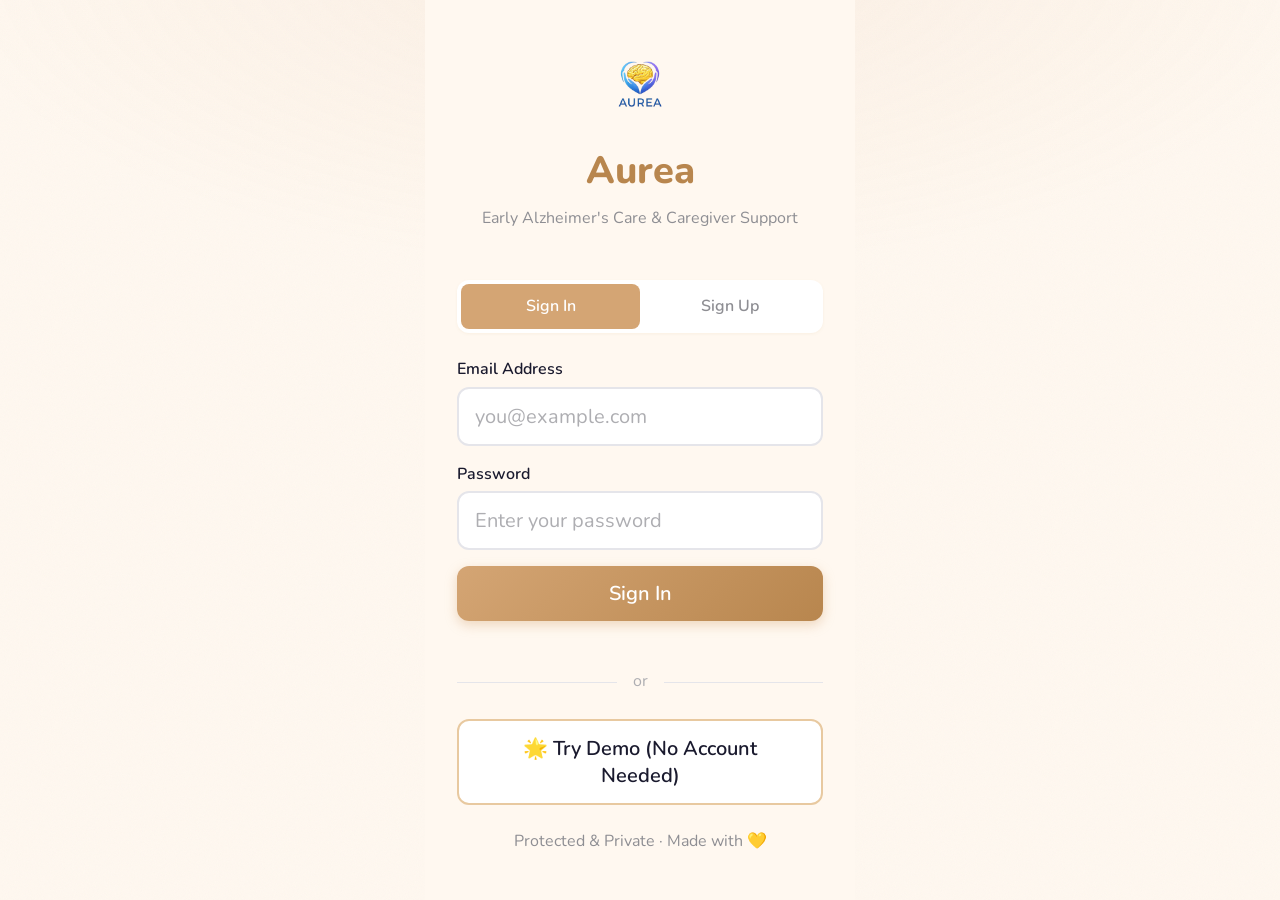
==== index.html @ f06dc008 "v0.1" ====
<!doctype html>
<html lang="en">
  <head>
    <meta charset="UTF-8" />
    <meta
      name="viewport"
      content="width=device-width, initial-scale=1.0, user-scalable=no"
    />
    <meta name="theme-color" content="#D4A574" />
    <title>Aurea — Welcome</title>
    <link rel="preconnect" href="https://fonts.googleapis.com" />
    <link
      href="https://fonts.googleapis.com/css2?family=Lora:wght@500;600;700&family=Nunito:wght@400;600;700;800&display=swap"
      rel="stylesheet"
    />
    <link rel="stylesheet" href="assets/css/style.css" />
    <link rel="stylesheet" href="assets/css/components.css" />
    <link rel="manifest" href="/manifest.json" />
    <link rel="icon" type="image/png" href="/assets/icons/aurea.png" />
    <link rel="apple-touch-icon" href="/assets/icons/aurea.png" />
    <style>
      .auth-page {
        min-height: 100vh;
        display: flex;
        flex-direction: column;
        justify-content: center;
        padding: var(--space-xl);
      }
      .auth-logo {
        text-align: center;
        margin-bottom: var(--space-2xl);
      }
      .auth-logo .logo-icon {
        font-size: 64px;
        margin-bottom: var(--space-md);
        display: block;
      }
      .auth-logo h1 {
        font-size: var(--font-size-3xl);
        font-weight: 800;
        color: var(--color-primary-dark);
        margin-bottom: var(--space-xs);
      }
      .auth-logo p {
        color: var(--color-text-secondary);
        font-size: var(--font-size-sm);
      }
      .auth-form {
        margin-bottom: var(--space-lg);
      }
      .auth-divider {
        display: flex;
        align-items: center;
        gap: var(--space-md);
        margin: var(--space-lg) 0;
        color: var(--color-text-tertiary);
        font-size: var(--font-size-sm);
      }
      .auth-divider::before,
      .auth-divider::after {
        content: "";
        flex: 1;
        height: 1px;
        background: #e5e5ea;
      }
      .auth-footer {
        text-align: center;
        font-size: var(--font-size-sm);
        color: var(--color-text-secondary);
      }
      .auth-footer a {
        color: var(--color-primary-dark);
        font-weight: 600;
      }
      .role-selector {
        display: flex;
        gap: var(--space-md);
        margin-bottom: var(--space-lg);
      }
      .role-card {
        flex: 1;
        padding: var(--space-lg);
        background: var(--color-bg-card);
        border: 2px solid #e5e5ea;
        border-radius: var(--radius-lg);
        text-align: center;
        cursor: pointer;
        transition: all var(--transition-base);
      }
      .role-card.selected {
        border-color: var(--color-primary);
        background: var(--color-primary-bg);
      }
      .role-card:hover:not(.selected) {
        border-color: var(--color-primary-light);
      }
      .role-card .role-emoji {
        font-size: 36px;
        display: block;
        margin-bottom: var(--space-sm);
      }
      .role-card .role-name {
        font-size: var(--font-size-sm);
        font-weight: 700;
        color: var(--color-text-primary);
      }
      .role-card .role-desc {
        font-size: var(--font-size-xs);
        color: var(--color-text-secondary);
        margin-top: 4px;
      }
      .error-message {
        background: rgba(255, 118, 117, 0.1);
        color: var(--color-danger);
        padding: var(--space-sm) var(--space-md);
        border-radius: var(--radius-sm);
        font-size: var(--font-size-sm);
        margin-bottom: var(--space-md);
        display: none;
      }
      .error-message.show {
        display: block;
      }
      .auth-tabs {
        display: flex;
        background: var(--color-bg-card);
        border-radius: var(--radius-md);
        padding: 4px;
        margin-bottom: var(--space-lg);
        box-shadow: var(--shadow-sm);
      }
      .auth-tab {
        flex: 1;
        padding: 10px;
        text-align: center;
        font-size: var(--font-size-sm);
        font-weight: 600;
        color: var(--color-text-secondary);
        border-radius: var(--radius-sm);
        cursor: pointer;
        transition: all var(--transition-base);
      }
      .auth-tab.active {
        background: var(--color-primary);
        color: white;
      }
    </style>
  </head>
  <body>
    <div class="app-container">
      <div class="auth-page">
        <!-- Logo -->
        <div class="auth-logo">
          <img
            src="/assets/icons/aurea.png"
            alt="Aurea Logo"
            style="
              width: 80px;
              height: 80px;
              margin: 0 auto var(--space-md);
              display: block;
              border-radius: 20px;
            "
          />
          <h1>Aurea</h1>
          <p>Early Alzheimer's Care & Caregiver Support</p>
        </div>

        <!-- Auth Tabs -->
        <div class="auth-tabs">
          <div
            class="auth-tab active"
            onclick="switchAuthTab('login')"
            id="tabLogin"
          >
            Sign In
          </div>
          <div
            class="auth-tab"
            onclick="switchAuthTab('signup')"
            id="tabSignup"
          >
            Sign Up
          </div>
        </div>

        <!-- Error Message -->
        <div class="error-message" id="authError"></div>

        <!-- LOGIN FORM -->
        <form class="auth-form" id="loginForm" onsubmit="handleLogin(event)">
          <div class="input-group">
            <label for="loginEmail">Email Address</label>
            <input
              type="email"
              id="loginEmail"
              class="input-field"
              placeholder="you@example.com"
              required
            />
          </div>
          <div class="input-group">
            <label for="loginPassword">Password</label>
            <input
              type="password"
              id="loginPassword"
              class="input-field"
              placeholder="Enter your password"
              required
            />
          </div>
          <button type="submit" class="btn btn-primary btn-block" id="loginBtn">
            Sign In
          </button>
        </form>

        <!-- SIGNUP FORM -->
        <form
          class="auth-form hidden"
          id="signupForm"
          onsubmit="handleSignup(event)"
        >
          <div class="input-group">
            <label for="signupName">Full Name</label>
            <input
              type="text"
              id="signupName"
              class="input-field"
              placeholder="Your full name"
              required
            />
          </div>
          <div class="input-group">
            <label for="signupEmail">Email Address</label>
            <input
              type="email"
              id="signupEmail"
              class="input-field"
              placeholder="you@example.com"
              required
            />
          </div>
          <div class="input-group">
            <label for="signupPassword">Password</label>
            <input
              type="password"
              id="signupPassword"
              class="input-field"
              placeholder="Create a password (min 6 chars)"
              required
              minlength="6"
            />
          </div>

          <!-- Role Selection -->
          <div class="form-section">
            <div class="form-section-title" style="margin-bottom: 8px">
              I am a:
            </div>
            <div class="role-selector">
              <div
                class="role-card selected"
                onclick="selectRole('patient')"
                id="rolePatient"
              >
                <span class="role-emoji">🧓</span>
                <div class="role-name">Patient</div>
                <div class="role-desc">Memory care user</div>
              </div>
              <div
                class="role-card"
                onclick="selectRole('caregiver')"
                id="roleCaregiver"
              >
                <span class="role-emoji">👨‍⚕️</span>
                <div class="role-name">Caregiver</div>
                <div class="role-desc">Care provider</div>
              </div>
            </div>
          </div>

          <button
            type="submit"
            class="btn btn-primary btn-block"
            id="signupBtn"
          >
            Create Account
          </button>
        </form>

        <!-- Quick Demo Access -->
        <div class="auth-divider">or</div>
        <button class="btn btn-secondary btn-block" onclick="handleDemoLogin()">
          🌟 Try Demo (No Account Needed)
        </button>

        <div class="auth-footer mt-lg">
          <p>Protected & Private · Made with 💛</p>
        </div>
      </div>
    </div>

    <script src="assets/js/firebase-config.js"></script>
    <script src="assets/js/auth.js"></script>
    <script>
      if ("serviceWorker" in navigator) {
        navigator.serviceWorker.register("/sw.js").catch(() => {});
      }
    </script>
  </body>
</html>
---- assets/css/style.css ----
/* ============================================
   AUREA — Global Design System
   Alzheimer's Care & Caregiver Support App
   ============================================ */

/* --- Google Fonts Import --- */
@import url('https://fonts.googleapis.com/css2?family=Lora:wght@500;600;700&family=Nunito:wght@300;400;500;600;700;800&display=swap');

/* --- CSS Custom Properties (Design Tokens) --- */
:root {
  /* Primary Colors */
  --color-primary: #D4A574;
  --color-primary-light: #E8C9A0;
  --color-primary-dark: #B8864E;
  --color-primary-bg: #FFF8F0;

  /* Background */
  --color-bg: #FFF8F0;
  --color-bg-card: #FFFFFF;
  --color-bg-overlay: rgba(26, 26, 46, 0.5);

  /* Text */
  --color-text-primary: #1A1A2E;
  --color-text-secondary: #8E8E93;
  --color-text-tertiary: #AEAEB2;
  --color-text-inverse: #FFFFFF;

  /* Accents */
  --color-brain: #6C5CE7;
  --color-brain-bg: #EDE9FE;
  --color-heart: #E17055;
  --color-heart-bg: #FDEAE6;
  --color-plan: #00B894;
  --color-plan-bg: #D5F5ED;
  --color-photos: #FDCB6E;
  --color-photos-bg: #FFF9E6;

  /* Emotion Colors */
  --color-happy: #00B894;
  --color-sad: #74B9FF;
  --color-angry: #FF7675;
  --color-worried: #FDCB6E;
  --color-calm: #A29BFE;
  --color-confused: #FD79A8;
  --color-tired: #636E72;
  --color-loved: #E17055;

  /* Semantic */
  --color-success: #00B894;
  --color-warning: #FDCB6E;
  --color-danger: #FF7675;
  --color-info: #74B9FF;

  /* Aliases */
  --color-text: var(--color-text-primary);
  --color-bg-elevated: #F5F0EB;
  --color-border: #E5E5EA;
  --gradient-primary: linear-gradient(135deg, var(--color-primary), var(--color-primary-dark));

  /* Shadows — warm-tinted for golden atmosphere */
  --shadow-sm: 0 1px 3px rgba(184, 134, 78, 0.08);
  --shadow-md: 0 4px 14px rgba(184, 134, 78, 0.10);
  --shadow-lg: 0 8px 24px rgba(184, 134, 78, 0.14);
  --shadow-xl: 0 12px 40px rgba(184, 134, 78, 0.18);
  --shadow-glow: 0 0 24px rgba(212, 165, 116, 0.18);

  /* Border Radius */
  --radius-sm: 8px;
  --radius-md: 12px;
  --radius-lg: 16px;
  --radius-xl: 24px;
  --radius-full: 50%;

  /* Spacing */
  --space-xs: 4px;
  --space-sm: 8px;
  --space-md: 16px;
  --space-lg: 24px;
  --space-xl: 32px;
  --space-2xl: 48px;

  /* Typography */
  --font-family: 'Nunito', -apple-system, BlinkMacSystemFont, 'Segoe UI', sans-serif;
  --font-display: 'Lora', Georgia, 'Times New Roman', serif;
  --font-size-xs: 0.7rem;      /* 14px */
  --font-size-sm: 0.8rem;      /* 16px */
  --font-size-base: 1rem;      /* 20px */
  --font-size-lg: 1.1rem;      /* 22px */
  --font-size-xl: 1.3rem;      /* 26px */
  --font-size-2xl: 1.5rem;     /* 30px */
  --font-size-3xl: 1.9rem;     /* 38px */

  /* Transitions */
  --transition-fast: 150ms ease;
  --transition-base: 250ms ease;
  --transition-slow: 400ms ease;
  --transition-spring: 350ms cubic-bezier(0.34, 1.56, 0.64, 1);

  /* Z-index */
  --z-nav: 100;
  --z-modal: 200;
  --z-overlay: 150;
  --z-toast: 300;
}

/* --- Reset & Base --- */
*, *::before, *::after {
  box-sizing: border-box;
  margin: 0;
  padding: 0;
}

html {
  font-size: 20px;
  -webkit-text-size-adjust: 100%;
  scroll-behavior: smooth;
}

body {
  font-family: var(--font-family);
  font-size: var(--font-size-base);
  font-weight: 400;
  line-height: 1.6;
  color: var(--color-text-primary);
  background-color: var(--color-bg);
  min-height: 100vh;
  -webkit-font-smoothing: antialiased;
  -moz-osx-font-smoothing: grayscale;
  overflow-x: hidden;
}

/* Warm atmospheric background — subtle grain + radial glow */
body::before {
  content: '';
  position: fixed;
  inset: 0;
  pointer-events: none;
  z-index: 0;
  background:
    radial-gradient(ellipse 80% 50% at 50% -5%, rgba(212, 165, 116, 0.10) 0%, transparent 70%),
    url("data:image/svg+xml,%3Csvg viewBox='0 0 256 256' xmlns='http://www.w3.org/2000/svg'%3E%3Cfilter id='n'%3E%3CfeTurbulence type='fractalNoise' baseFrequency='0.85' numOctaves='4' stitchTiles='stitch'/%3E%3C/filter%3E%3Crect width='100%25' height='100%25' filter='url(%23n)' opacity='0.035'/%3E%3C/svg%3E");
  background-size: 100% 100%, 200px 200px;
}

a {
  color: var(--color-primary-dark);
  text-decoration: none;
  transition: color var(--transition-fast);
}

a:hover {
  color: var(--color-primary);
}

img {
  max-width: 100%;
  height: auto;
  display: block;
}

button {
  font-family: var(--font-family);
  cursor: pointer;
  border: none;
  outline: none;
  background: none;
  font-size: var(--font-size-base);
}

input, select, textarea {
  font-family: var(--font-family);
  font-size: var(--font-size-base);
  border: none;
  outline: none;
}

ul, ol {
  list-style: none;
}

/* --- App Shell --- */
.app-container {
  max-width: 430px;
  margin: 0 auto;
  min-height: 100vh;
  background: var(--color-bg);
  position: relative;
  overflow-x: hidden;
}

.page-content {
  padding: var(--space-md);
  padding-bottom: 100px; /* Space for bottom nav */
}

/* --- Typography Classes --- */
.text-eyebrow {
  font-size: var(--font-size-xs);
  font-weight: 700;
  text-transform: uppercase;
  letter-spacing: 1.5px;
  color: var(--color-text-secondary);
}

.text-h1 {
  font-family: var(--font-display);
  font-size: var(--font-size-3xl);
  font-weight: 700;
  line-height: 1.2;
  color: var(--color-text-primary);
}

.text-h2 {
  font-family: var(--font-display);
  font-size: var(--font-size-xl);
  font-weight: 600;
  line-height: 1.3;
  color: var(--color-text-primary);
}

.text-h3 {
  font-family: var(--font-display);
  font-size: var(--font-size-lg);
  font-weight: 600;
  line-height: 1.4;
}

.text-body {
  font-size: var(--font-size-base);
  font-weight: 400;
  color: var(--color-text-secondary);
}

.text-caption {
  font-size: var(--font-size-sm);
  font-weight: 400;
  color: var(--color-text-secondary);
}

.text-small {
  font-size: var(--font-size-xs);
  color: var(--color-text-tertiary);
}

/* --- Card Components --- */
.card {
  background: var(--color-bg-card);
  border-radius: var(--radius-lg);
  padding: var(--space-lg);
  box-shadow: var(--shadow-md);
  transition: transform var(--transition-base), box-shadow var(--transition-base);
}

.card:hover {
  transform: translateY(-2px);
  box-shadow: var(--shadow-lg), var(--shadow-glow);
}

.card-flat {
  background: var(--color-bg-card);
  border-radius: var(--radius-lg);
  padding: var(--space-lg);
}

/* --- Button Components --- */
.btn {
  display: inline-flex;
  align-items: center;
  justify-content: center;
  gap: var(--space-sm);
  padding: 14px 28px;
  border-radius: var(--radius-md);
  font-weight: 600;
  font-size: var(--font-size-base);
  transition: all var(--transition-base);
  min-height: 48px;
  min-width: 48px;
}

.btn-primary {
  background: linear-gradient(135deg, var(--color-primary), var(--color-primary-dark));
  color: var(--color-text-inverse);
  box-shadow: 0 4px 12px rgba(212, 165, 116, 0.4);
}

.btn-primary:hover {
  transform: translateY(-1px);
  box-shadow: 0 6px 16px rgba(212, 165, 116, 0.5);
}

.btn-primary:active {
  transform: translateY(0) scale(0.97);
}

.btn:active:not(.btn-primary) {
  transform: scale(0.97);
  transition-duration: 80ms;
}

.btn-secondary {
  background: var(--color-bg-card);
  color: var(--color-text-primary);
  border: 2px solid var(--color-primary-light);
}

.btn-secondary:hover {
  background: var(--color-primary-bg);
  border-color: var(--color-primary);
}

.btn-ghost {
  color: var(--color-primary-dark);
  background: transparent;
}

.btn-ghost:hover {
  background: var(--color-primary-bg);
}

.btn-danger {
  background: var(--color-danger);
  color: var(--color-text-inverse);
}

.btn-block {
  width: 100%;
}

.btn-sm {
  padding: 8px 16px;
  font-size: var(--font-size-sm);
  min-height: 36px;
}

.btn-icon {
  padding: 12px;
  border-radius: var(--radius-full);
}

/* --- Input Components --- */
.input-group {
  margin-bottom: var(--space-md);
}

.input-group label {
  display: block;
  font-size: var(--font-size-sm);
  font-weight: 600;
  color: var(--color-text-primary);
  margin-bottom: var(--space-xs);
}

.input-field {
  width: 100%;
  padding: 14px 16px;
  background: var(--color-bg-card);
  border: 2px solid #E5E5EA;
  border-radius: var(--radius-md);
  font-size: var(--font-size-base);
  color: var(--color-text-primary);
  transition: border-color var(--transition-fast);
}

.input-field:focus {
  border-color: var(--color-primary);
  box-shadow: 0 0 0 4px rgba(212, 165, 116, 0.15);
}

.input-field::placeholder {
  color: var(--color-text-tertiary);
}

/* --- Badge --- */
.badge {
  display: inline-flex;
  align-items: center;
  gap: var(--space-xs);
  padding: 4px 12px;
  border-radius: 20px;
  font-size: var(--font-size-xs);
  font-weight: 700;
}

.badge-primary {
  background: var(--color-primary-bg);
  color: var(--color-primary-dark);
}

.badge-success {
  background: var(--color-plan-bg);
  color: #00997A;
}

.badge-warning {
  background: rgba(253, 203, 110, 0.2);
  color: #CC9F00;
}

.badge-danger {
  background: rgba(255, 118, 117, 0.2);
  color: #CC4E4D;
}

/* --- Bottom Navigation --- */
.bottom-nav {
  position: fixed;
  bottom: 0;
  left: 50%;
  transform: translateX(-50%);
  width: 100%;
  max-width: 430px;
  background: var(--color-bg-card);
  border-top: 1px solid rgba(0, 0, 0, 0.06);
  display: flex;
  justify-content: space-around;
  align-items: center;
  padding: 8px 0;
  padding-bottom: max(8px, env(safe-area-inset-bottom));
  z-index: var(--z-nav);
  box-shadow: 0 -2px 12px rgba(0, 0, 0, 0.06);
}

.nav-item {
  display: flex;
  flex-direction: column;
  align-items: center;
  gap: 3px;
  padding: 8px 14px;
  color: var(--color-text-tertiary);
  font-size: var(--font-size-xs);
  font-weight: 600;
  text-decoration: none;
  transition: color var(--transition-fast);
  position: relative;
  border-radius: var(--radius-sm);
  min-height: 48px;
  min-width: 48px;
}

.nav-item:hover {
  color: var(--color-primary);
}

.nav-item.active {
  color: var(--color-primary-dark);
}

.nav-item.active::before {
  content: '';
  position: absolute;
  top: -8px;
  left: 50%;
  transform: translateX(-50%);
  width: 24px;
  height: 3px;
  background: var(--color-primary);
  border-radius: 2px;
}

.nav-item svg {
  width: 26px;
  height: 26px;
}

.nav-badge {
  position: absolute;
  top: 0;
  right: 4px;
  width: 18px;
  height: 18px;
  background: var(--color-danger);
  color: white;
  font-size: 10px;
  font-weight: 700;
  border-radius: 50%;
  display: flex;
  align-items: center;
  justify-content: center;
}

/* --- Section Header --- */
.section-header {
  display: flex;
  justify-content: space-between;
  align-items: center;
  margin-bottom: var(--space-md);
}

.section-header h2 {
  font-family: var(--font-display);
  font-size: var(--font-size-lg);
  font-weight: 600;
}

.section-header .see-all {
  font-size: var(--font-size-sm);
  font-weight: 600;
  color: var(--color-primary-dark);
}

/* --- Modal --- */
.modal-overlay {
  position: fixed;
  inset: 0;
  background: var(--color-bg-overlay);
  z-index: var(--z-overlay);
  display: flex;
  align-items: flex-end;
  justify-content: center;
  opacity: 0;
  pointer-events: none;
  transition: opacity var(--transition-base);
}

.modal-overlay.active {
  opacity: 1;
  pointer-events: auto;
}

.modal {
  background: var(--color-bg-card);
  border-radius: var(--radius-xl) var(--radius-xl) 0 0;
  max-width: 430px;
  width: 100%;
  max-height: 90vh;
  padding: var(--space-lg);
  transform: translateY(100%);
  transition: transform var(--transition-slow);
  overflow-y: auto;
}

.modal-overlay.active .modal {
  transform: translateY(0);
}

.modal-handle {
  width: 40px;
  height: 4px;
  background: var(--color-text-tertiary);
  border-radius: 2px;
  margin: 0 auto var(--space-lg);
}

/* --- Toast / Notification --- */
.toast-container {
  position: fixed;
  top: 20px;
  left: 50%;
  transform: translateX(-50%);
  width: calc(100% - 32px);
  max-width: 400px;
  z-index: var(--z-toast);
  display: flex;
  flex-direction: column;
  gap: var(--space-sm);
}

.toast {
  background: var(--color-bg-card);
  border-radius: var(--radius-md);
  padding: var(--space-md);
  box-shadow: var(--shadow-xl);
  display: flex;
  align-items: center;
  gap: var(--space-md);
  animation: slideDown 0.3s ease, fadeOut 0.3s ease 4.7s forwards;
}

@keyframes slideDown {
  from { transform: translateY(-20px); opacity: 0; }
  to { transform: translateY(0); opacity: 1; }
}

@keyframes fadeOut {
  to { transform: translateY(-20px); opacity: 0; }
}

.toast-icon {
  width: 40px;
  height: 40px;
  border-radius: var(--radius-sm);
  display: flex;
  align-items: center;
  justify-content: center;
  flex-shrink: 0;
}

/* --- Progress Ring --- */
.progress-ring {
  position: relative;
  width: 80px;
  height: 80px;
}

.progress-ring svg {
  transform: rotate(-90deg);
}

.progress-ring circle {
  fill: none;
  stroke-width: 6;
  stroke-linecap: round;
}

.progress-ring .bg {
  stroke: #E5E5EA;
}

.progress-ring .fill {
  stroke: var(--color-primary);
  transition: stroke-dashoffset 0.6s ease;
}

.progress-ring .percentage {
  position: absolute;
  inset: 0;
  display: flex;
  align-items: center;
  justify-content: center;
  font-size: var(--font-size-lg);
  font-weight: 800;
  color: var(--color-text-primary);
}

/* --- Utilities --- */
.flex { display: flex; }
.flex-col { flex-direction: column; }
.items-center { align-items: center; }
.justify-center { justify-content: center; }
.justify-between { justify-content: space-between; }
.gap-xs { gap: var(--space-xs); }
.gap-sm { gap: var(--space-sm); }
.gap-md { gap: var(--space-md); }
.gap-lg { gap: var(--space-lg); }
.text-center { text-align: center; }
.w-full { width: 100%; }
.mt-sm { margin-top: var(--space-sm); }
.mt-md { margin-top: var(--space-md); }
.mt-lg { margin-top: var(--space-lg); }
.mb-sm { margin-bottom: var(--space-sm); }
.mb-md { margin-bottom: var(--space-md); }
.mb-lg { margin-bottom: var(--space-lg); }
.hidden { display: none !important; }

/* --- Page Transition --- */
.page-enter {
  animation: pageSlideIn 0.3s ease;
}

@keyframes pageSlideIn {
  from { opacity: 0; transform: translateX(20px); }
  to { opacity: 1; transform: translateX(0); }
}

/* --- Staggered Reveal Animations --- */
@keyframes fadeSlideUp {
  from { opacity: 0; transform: translateY(18px); }
  to { opacity: 1; transform: translateY(0); }
}

.stagger-1, .stagger-2, .stagger-3,
.stagger-4, .stagger-5, .stagger-6 {
  opacity: 0;
  animation: fadeSlideUp 0.5s cubic-bezier(0.22, 1, 0.36, 1) forwards;
}

.stagger-1 { animation-delay: 0.05s; }
.stagger-2 { animation-delay: 0.12s; }
.stagger-3 { animation-delay: 0.20s; }
.stagger-4 { animation-delay: 0.28s; }
.stagger-5 { animation-delay: 0.36s; }
.stagger-6 { animation-delay: 0.44s; }

/* --- Loading Spinner --- */
.spinner {
  width: 40px;
  height: 40px;
  border: 3px solid #E5E5EA;
  border-top-color: var(--color-primary);
  border-radius: 50%;
  animation: spin 0.8s linear infinite;
}

@keyframes spin {
  to { transform: rotate(360deg); }
}

.loading-screen {
  position: fixed;
  inset: 0;
  background:
    radial-gradient(ellipse 60% 40% at 50% 45%, rgba(212, 165, 116, 0.12) 0%, transparent 70%),
    var(--color-bg);
  display: flex;
  flex-direction: column;
  align-items: center;
  justify-content: center;
  gap: var(--space-lg);
  z-index: 999;
}

.loading-screen .logo {
  font-family: var(--font-display);
  font-size: var(--font-size-3xl);
  font-weight: 700;
  color: var(--color-primary-dark);
  animation: logoBreathe 2s ease-in-out infinite;
  letter-spacing: 0.5px;
}

@keyframes logoBreathe {
  0%, 100% { opacity: 0.7; transform: scale(0.98); }
  50% { opacity: 1; transform: scale(1); }
}

/* --- Empty State --- */
.empty-state {
  text-align: center;
  padding: var(--space-2xl) var(--space-lg);
}

.empty-state svg {
  width: 80px;
  height: 80px;
  margin-bottom: var(--space-md);
  color: var(--color-text-tertiary);
}

.empty-state h3 {
  font-family: var(--font-display);
  font-size: var(--font-size-lg);
  font-weight: 600;
  margin-bottom: var(--space-sm);
}

.empty-state p {
  color: var(--color-text-secondary);
  margin-bottom: var(--space-lg);
}

/* --- Scrollbar --- */
::-webkit-scrollbar {
  width: 4px;
}

::-webkit-scrollbar-track {
  background: transparent;
}

::-webkit-scrollbar-thumb {
  background: var(--color-text-tertiary);
  border-radius: 2px;
}

/* --- Selection --- */
::selection {
  background: var(--color-primary-light);
  color: var(--color-text-primary);
}
---- assets/css/components.css ----
/* ============================================
   AUREA — Reusable Components
   ============================================ */

/* --- Tab Bar --- */
.tab-bar {
  display: flex;
  background: var(--color-bg-card);
  border-radius: var(--radius-md);
  padding: 4px;
  gap: 4px;
  margin-bottom: var(--space-lg);
  box-shadow: var(--shadow-sm);
}

.tab-item {
  flex: 1;
  padding: 10px 8px;
  text-align: center;
  font-size: var(--font-size-sm);
  font-weight: 600;
  color: var(--color-text-secondary);
  border-radius: var(--radius-sm);
  transition: all var(--transition-base);
  cursor: pointer;
}

.tab-item.active {
  background: var(--color-primary);
  color: white;
  box-shadow: var(--shadow-sm);
}

.tab-item:hover:not(.active) {
  background: var(--color-primary-bg);
  color: var(--color-primary-dark);
}

/* --- Page Header with Back Button --- */
.page-header {
  display: flex;
  align-items: center;
  gap: var(--space-md);
  padding: var(--space-md) 0;
  margin-bottom: var(--space-md);
}

.back-btn {
  width: 48px;
  height: 48px;
  border-radius: var(--radius-full);
  background: var(--color-bg-card);
  display: flex;
  align-items: center;
  justify-content: center;
  box-shadow: var(--shadow-sm);
  color: var(--color-text-primary);
  transition: all var(--transition-fast);
  flex-shrink: 0;
}

.back-btn:hover {
  background: var(--color-primary-bg);
  color: var(--color-primary-dark);
}

.back-btn svg {
  width: 20px;
  height: 20px;
}

.page-header-title {
  font-family: var(--font-display);
  font-size: var(--font-size-xl);
  font-weight: 600;
}

.page-header-right {
  margin-left: auto;
}

/* --- Toggle Switch --- */
.toggle {
  position: relative;
  width: 52px;
  height: 28px;
  flex-shrink: 0;
}

.toggle input {
  opacity: 0;
  width: 0;
  height: 0;
}

.toggle-slider {
  position: absolute;
  inset: 0;
  background: #E5E5EA;
  border-radius: 14px;
  cursor: pointer;
  transition: background var(--transition-base);
}

.toggle-slider::before {
  content: '';
  position: absolute;
  top: 2px;
  left: 2px;
  width: 24px;
  height: 24px;
  background: white;
  border-radius: 50%;
  box-shadow: var(--shadow-sm);
  transition: transform var(--transition-base);
}

.toggle input:checked + .toggle-slider {
  background: var(--color-primary);
}

.toggle input:checked + .toggle-slider::before {
  transform: translateX(24px);
}

/* --- Floating Action Button --- */
.fab {
  position: fixed;
  bottom: 90px;
  right: calc(50% - 200px);
  width: 56px;
  height: 56px;
  border-radius: var(--radius-full);
  background: linear-gradient(135deg, var(--color-primary), var(--color-primary-dark));
  color: white;
  display: flex;
  align-items: center;
  justify-content: center;
  box-shadow: 0 6px 20px rgba(212, 165, 116, 0.5);
  z-index: 50;
  transition: transform var(--transition-base);
}

.fab:hover {
  transform: scale(1.1);
}

.fab svg {
  width: 24px;
  height: 24px;
}

@media (max-width: 430px) {
  .fab {
    right: 20px;
  }
}

/* --- Dialog / Confirm --- */
.dialog-overlay {
  position: fixed;
  inset: 0;
  background: var(--color-bg-overlay);
  z-index: var(--z-overlay);
  display: flex;
  align-items: center;
  justify-content: center;
  padding: var(--space-lg);
  opacity: 0;
  pointer-events: none;
  transition: opacity var(--transition-base);
}

.dialog-overlay.active {
  opacity: 1;
  pointer-events: auto;
}

.dialog {
  background: var(--color-bg-card);
  border-radius: var(--radius-xl);
  padding: var(--space-xl);
  max-width: 340px;
  width: 100%;
  text-align: center;
  transform: scale(0.9);
  transition: transform var(--transition-base);
}

.dialog-overlay.active .dialog {
  transform: scale(1);
}

.dialog-icon {
  font-size: 48px;
  margin-bottom: var(--space-md);
}

.dialog h3 {
  font-size: var(--font-size-lg);
  font-weight: 700;
  margin-bottom: var(--space-sm);
}

.dialog p {
  font-size: var(--font-size-sm);
  color: var(--color-text-secondary);
  margin-bottom: var(--space-lg);
  line-height: 1.5;
}

.dialog-actions {
  display: flex;
  gap: var(--space-sm);
}

.dialog-actions .btn {
  flex: 1;
}

/* --- Chip / Tag --- */
.chip {
  display: inline-flex;
  align-items: center;
  gap: 6px;
  padding: 6px 14px;
  border-radius: 20px;
  font-size: var(--font-size-xs);
  font-weight: 600;
  background: var(--color-bg);
  color: var(--color-text-primary);
  border: 1px solid #E5E5EA;
  cursor: pointer;
  transition: all var(--transition-fast);
}

.chip.active {
  background: var(--color-primary);
  color: white;
  border-color: var(--color-primary);
}

.chip:hover:not(.active) {
  border-color: var(--color-primary);
  color: var(--color-primary-dark);
}

/* --- Search Bar --- */
.search-bar {
  display: flex;
  align-items: center;
  gap: var(--space-sm);
  background: var(--color-bg-card);
  border: 2px solid #E5E5EA;
  border-radius: var(--radius-md);
  padding: 0 var(--space-md);
  transition: border-color var(--transition-fast);
  margin-bottom: var(--space-md);
}

.search-bar:focus-within {
  border-color: var(--color-primary);
}

.search-bar svg {
  width: 20px;
  height: 20px;
  color: var(--color-text-tertiary);
  flex-shrink: 0;
}

.search-bar input {
  flex: 1;
  padding: 12px 0;
  background: transparent;
}

/* --- Skeleton Loading --- */
.skeleton {
  background: linear-gradient(90deg, #f0f0f0 25%, #e0e0e0 50%, #f0f0f0 75%);
  background-size: 200% 100%;
  animation: shimmer 1.5s infinite;
  border-radius: var(--radius-sm);
}

@keyframes shimmer {
  0% { background-position: 200% 0; }
  100% { background-position: -200% 0; }
}

.skeleton-text {
  height: 16px;
  margin-bottom: 8px;
}

.skeleton-title {
  height: 24px;
  width: 60%;
  margin-bottom: 12px;
}

.skeleton-circle {
  width: 48px;
  height: 48px;
  border-radius: 50%;
}

.skeleton-card {
  height: 120px;
  border-radius: var(--radius-lg);
}

/* --- Swipe Hint --- */
.swipe-hint {
  text-align: center;
  padding: var(--space-md);
  color: var(--color-text-tertiary);
  font-size: var(--font-size-xs);
  font-weight: 600;
}

.swipe-hint::before {
  content: '← ';
}

.swipe-hint::after {
  content: ' →';
}

/* --- Tab (alias for pages using .tab instead of .tab-item) --- */
.tab {
  flex: 1;
  padding: 12px 8px;
  text-align: center;
  font-size: var(--font-size-sm);
  font-weight: 600;
  color: var(--color-text-secondary);
  border-radius: var(--radius-sm);
  transition: all var(--transition-base);
  cursor: pointer;
  background: transparent;
  border: none;
}

.tab.active {
  background: var(--color-primary);
  color: white;
  box-shadow: var(--shadow-sm);
}

.tab:hover:not(.active) {
  background: var(--color-primary-bg);
  color: var(--color-primary-dark);
}

/* --- Modal System --- */
.modal {
  position: fixed;
  inset: 0;
  z-index: var(--z-modal);
  display: flex;
  align-items: flex-end;
  justify-content: center;
  opacity: 0;
  pointer-events: none;
  transition: opacity var(--transition-base);
}

.modal.active {
  opacity: 1;
  pointer-events: auto;
}

.modal-backdrop {
  position: absolute;
  inset: 0;
  background: var(--color-bg-overlay);
}

.modal-content {
  position: relative;
  background: var(--color-bg-card);
  border-radius: var(--radius-xl) var(--radius-xl) 0 0;
  padding: var(--space-lg);
  width: 100%;
  max-width: 430px;
  max-height: 85vh;
  overflow-y: auto;
  transform: translateY(100%);
  transition: transform var(--transition-slow);
  box-shadow: var(--shadow-xl);
}

.modal.active .modal-content {
  transform: translateY(0);
}

.modal-header {
  display: flex;
  align-items: center;
  justify-content: space-between;
  margin-bottom: var(--space-lg);
}

.modal-close {
  width: 36px;
  height: 36px;
  border-radius: var(--radius-full);
  background: var(--color-bg-elevated, #F5F0EB);
  border: none;
  font-size: 18px;
  display: flex;
  align-items: center;
  justify-content: center;
  cursor: pointer;
  color: var(--color-text-primary);
  transition: background var(--transition-fast);
}

.modal-close:hover {
  background: #E8E3DE;
}

/* --- Form Elements --- */
.form-group {
  margin-bottom: var(--space-md);
}

.form-label {
  display: block;
  font-size: var(--font-size-sm);
  font-weight: 700;
  color: var(--color-text-primary);
  margin-bottom: 6px;
}

.form-input,
.form-input[type="text"],
.form-input[type="email"],
.form-input[type="tel"],
.form-input[type="time"],
.form-input[type="password"],
select.form-input,
textarea.form-input {
  width: 100%;
  padding: 14px 16px;
  font-family: var(--font-family);
  font-size: var(--font-size-base);
  font-weight: 500;
  color: var(--color-text-primary);
  background: var(--color-bg);
  border: 2px solid var(--color-border, #E5E5EA);
  border-radius: var(--radius-md);
  outline: none;
  transition: border-color var(--transition-fast);
  -webkit-appearance: none;
  appearance: none;
}

.form-input:focus {
  border-color: var(--color-primary);
}

.form-input::placeholder {
  color: var(--color-text-tertiary);
}

textarea.form-input {
  resize: vertical;
  line-height: 1.5;
}

.category-chips {
  display: flex;
  flex-wrap: wrap;
  gap: 8px;
}

.toggle-label {
  display: flex;
  align-items: center;
  justify-content: space-between;
  gap: var(--space-md);
  font-size: var(--font-size-sm);
  font-weight: 600;
  color: var(--color-text-primary);
}

/* --- Walkthrough / Onboarding --- */
.walkthrough-overlay {
  position: fixed;
  inset: 0;
  background: rgba(0, 0, 0, 0.6);
  z-index: 500;
  transition: opacity 0.3s ease;
}

.walkthrough-spotlight {
  position: absolute;
  border-radius: var(--radius-md);
  box-shadow: 0 0 0 9999px rgba(0, 0, 0, 0.6);
  z-index: 501;
  transition: all 0.4s ease;
  pointer-events: none;
}

.walkthrough-tooltip {
  position: absolute;
  z-index: 502;
  background: var(--color-bg-card);
  border-radius: var(--radius-lg);
  padding: var(--space-lg);
  max-width: 320px;
  width: calc(100vw - 40px);
  box-shadow: var(--shadow-xl);
  animation: tooltipPop 0.3s ease;
}

@keyframes tooltipPop {
  from { opacity: 0; transform: translateY(10px) scale(0.95); }
  to { opacity: 1; transform: translateY(0) scale(1); }
}

.walkthrough-tooltip h3 {
  font-size: var(--font-size-lg);
  font-weight: 700;
  margin-bottom: 6px;
  color: var(--color-text-primary);
}

.walkthrough-tooltip p {
  font-size: var(--font-size-sm);
  color: var(--color-text-secondary);
  line-height: 1.5;
  margin-bottom: var(--space-md);
}

.walkthrough-footer {
  display: flex;
  align-items: center;
  justify-content: space-between;
  gap: var(--space-sm);
}

.walkthrough-dots {
  display: flex;
  gap: 6px;
}

.walkthrough-dot {
  width: 8px;
  height: 8px;
  border-radius: 50%;
  background: var(--color-border, #E5E5EA);
  transition: all 0.2s;
}

.walkthrough-dot.active {
  background: var(--color-primary);
  width: 20px;
  border-radius: 4px;
}

.walkthrough-actions {
  display: flex;
  gap: 8px;
}

.walkthrough-actions .btn {
  padding: 10px 18px;
  font-size: var(--font-size-sm);
}
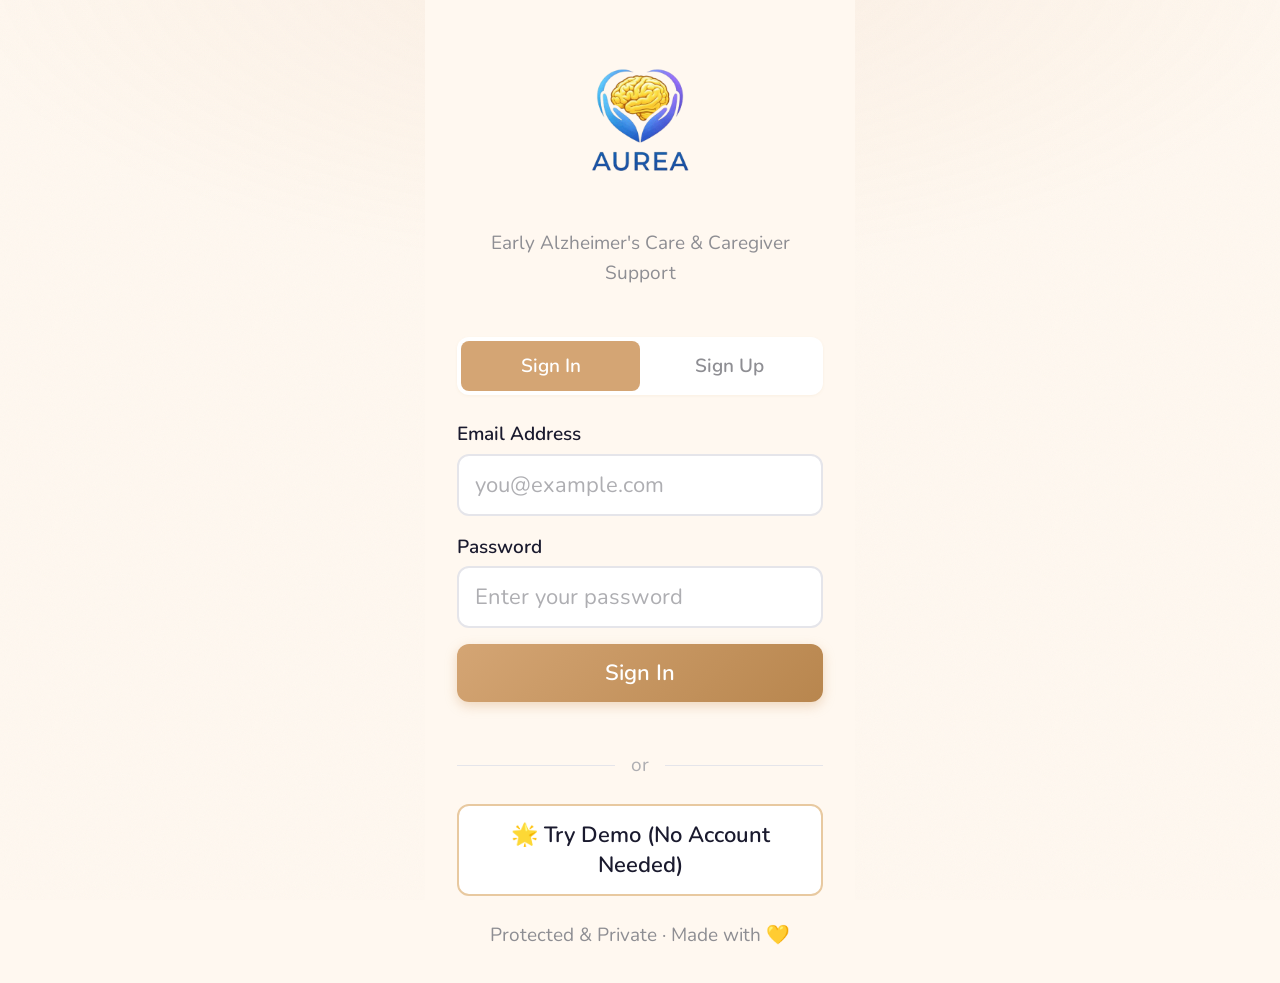
==== commit 7fe9336d: "v0.3" ====
--- a/index.html
+++ b/index.html
@@ -155,14 +155,13 @@
             src="/assets/icons/aurea.png"
             alt="Aurea Logo"
             style="
-              width: 80px;
-              height: 80px;
+              width: 180px;
+              height: 180px;
               margin: 0 auto var(--space-md);
               display: block;
               border-radius: 20px;
             "
           />
-          <h1>Aurea</h1>
           <p>Early Alzheimer's Care & Caregiver Support</p>
         </div>
 
--- a/assets/css/style.css
+++ b/assets/css/style.css
@@ -82,13 +82,13 @@
   /* Typography */
   --font-family: 'Nunito', -apple-system, BlinkMacSystemFont, 'Segoe UI', sans-serif;
   --font-display: 'Lora', Georgia, 'Times New Roman', serif;
-  --font-size-xs: 0.7rem;      /* 14px */
-  --font-size-sm: 0.8rem;      /* 16px */
-  --font-size-base: 1rem;      /* 20px */
-  --font-size-lg: 1.1rem;      /* 22px */
-  --font-size-xl: 1.3rem;      /* 26px */
-  --font-size-2xl: 1.5rem;     /* 30px */
-  --font-size-3xl: 1.9rem;     /* 38px */
+  --font-size-xs: 0.8rem;      /* 16px */
+  --font-size-sm: 0.95rem;     /* 19px */
+  --font-size-base: 1.1rem;    /* 22px */
+  --font-size-lg: 1.25rem;     /* 25px */
+  --font-size-xl: 1.5rem;      /* 30px */
+  --font-size-2xl: 1.8rem;     /* 36px */
+  --font-size-3xl: 2.2rem;     /* 44px */
 
   /* Transitions */
   --transition-fast: 150ms ease;
